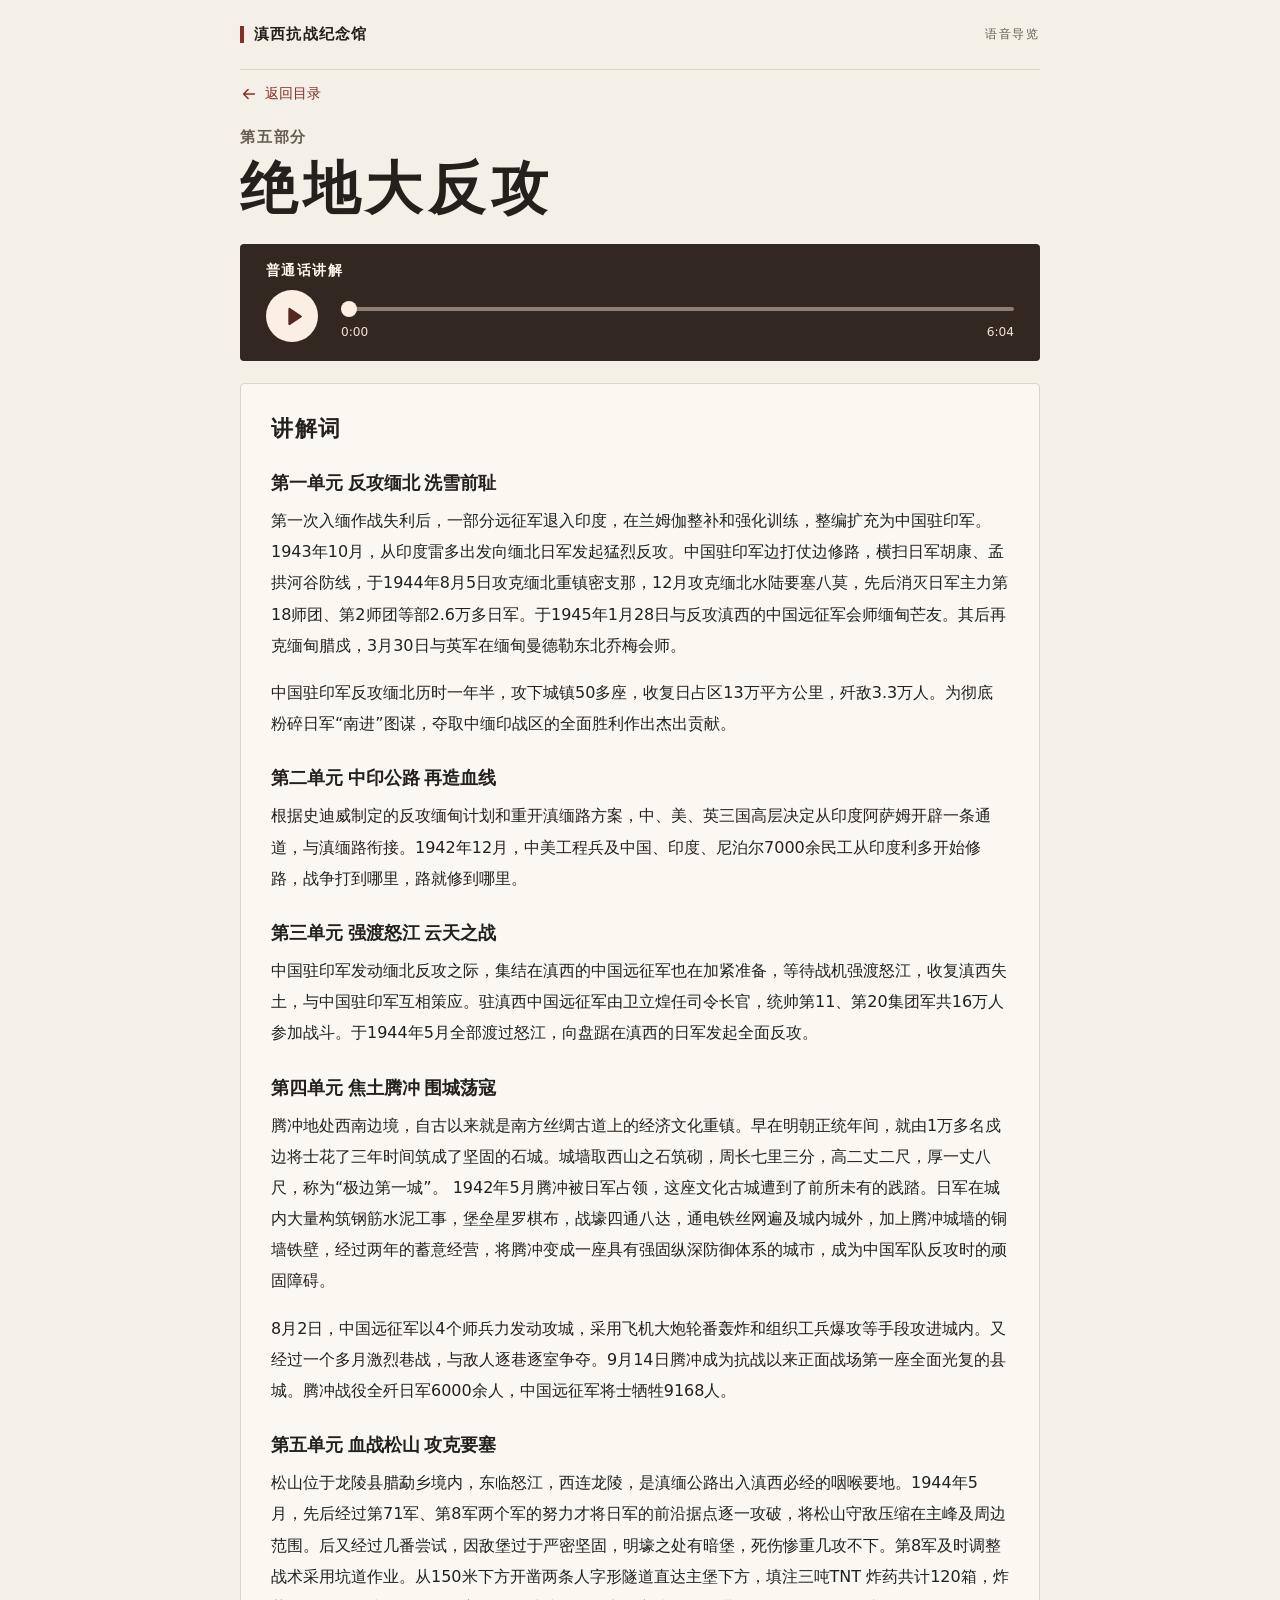
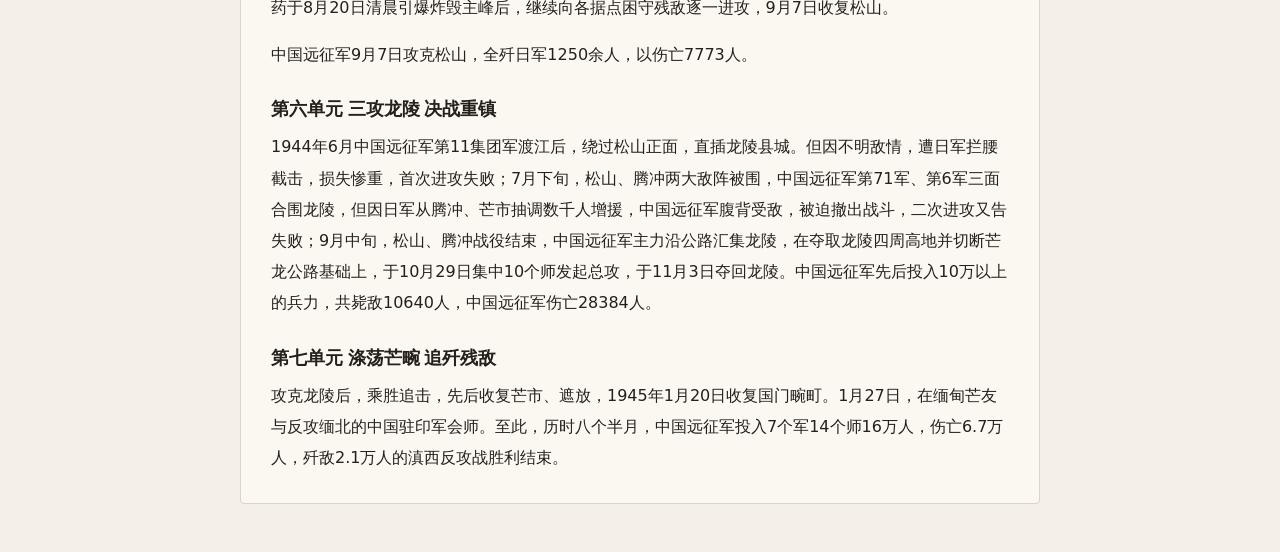
==== part-5.html @ 1665e1fa "Add files via upload" ====
<!doctype html>
<html lang="zh-CN">
<head>
  <meta charset="utf-8">
  <meta name="viewport" content="width=device-width, initial-scale=1">
  <meta name="theme-color" content="#f4f0e8">
  <meta name="description" content="滇西抗战纪念馆第五部分 绝地大反攻的普通话语音讲解与简体中文讲解词。">
  <title>第五部分 绝地大反攻 · 滇西抗战纪念馆语音导览</title>
  <link rel="stylesheet" href="./styles.css">
  <script src="./player.js" defer></script>
</head>
<body>
  <div class="site-shell">
    <header class="masthead">
      <span class="museum-name">滇西抗战纪念馆</span>
      <span class="guide-label">语音导览</span>
    </header>
    <main class="chapter-main">
      <a class="back-link" href="./index.html">
        <svg viewBox="0 0 20 20" width="18" height="18" fill="none" stroke="currentColor" stroke-width="1.6" stroke-linecap="round" stroke-linejoin="round" aria-hidden="true"><path d="M16 10H4m5-5-5 5 5 5"/></svg>
        返回目录
      </a>
      <h1><span class="chapter-prefix">第五部分</span> 绝地大反攻</h1>
      <section class="player-card" aria-labelledby="audio-heading">
        <h2 id="audio-heading">普通话讲解</h2>
        <audio id="narration" controls preload="metadata" src="./assets/part-5.mp3" aria-label="第五部分 绝地大反攻普通话讲解">
          <a href="./assets/part-5.mp3">下载第五部分 绝地大反攻讲解 MP3</a>
        </audio>
        <div class="player-controls" id="player-controls" hidden>
          <button class="play-toggle" id="play-toggle" type="button" aria-label="播放讲解" data-state="paused">
            <svg class="play-icon" viewBox="0 0 24 24" width="25" height="25" fill="currentColor" aria-hidden="true"><path d="M8 4.7a1 1 0 0 1 1.6-.8l11 7.3a1 1 0 0 1 0 1.6l-11 7.3A1 1 0 0 1 8 19.3Z"/></svg>
            <svg class="pause-icon" viewBox="0 0 24 24" width="25" height="25" fill="currentColor" aria-hidden="true"><rect x="6" y="4.5" width="4" height="15" rx="1"/><rect x="14" y="4.5" width="4" height="15" rx="1"/></svg>
          </button>
          <div class="player-track">
            <input class="seek" id="seek" type="range" aria-label="播放进度" min="0" max="1" value="0" step="0.1" disabled>
            <div class="player-times" aria-hidden="true"><span id="elapsed">0:00</span><span id="duration">—</span></div>
          </div>
        </div>
        <p id="player-error" class="player-error" role="status" hidden>播放遇到问题，请重试或<a href="./assets/part-5.mp3">打开 MP3</a>。</p>
      </section>
      <section class="transcript" aria-labelledby="transcript-heading">
        <h2 id="transcript-heading">讲解词</h2>
        <h3>第一单元 反攻缅北 洗雪前耻</h3>
        <p>第一次入缅作战失利后，一部分远征军退入印度，在兰姆伽整补和强化训练，整编扩充为中国驻印军。1943年10月，从印度雷多出发向缅北日军发起猛烈反攻。中国驻印军边打仗边修路，横扫日军胡康、孟拱河谷防线，于1944年8月5日攻克缅北重镇密支那，12月攻克缅北水陆要塞八莫，先后消灭日军主力第18师团、第2师团等部2.6万多日军。于1945年1月28日与反攻滇西的中国远征军会师缅甸芒友。其后再克缅甸腊戍，3月30日与英军在缅甸曼德勒东北乔梅会师。</p>
        <p>中国驻印军反攻缅北历时一年半，攻下城镇50多座，收复日占区13万平方公里，歼敌3.3万人。为彻底粉碎日军“南进”图谋，夺取中缅印战区的全面胜利作出杰出贡献。</p>
        <h3>第二单元 中印公路 再造血线</h3>
        <p>根据史迪威制定的反攻缅甸计划和重开滇缅路方案，中、美、英三国高层决定从印度阿萨姆开辟一条通道，与滇缅路衔接。1942年12月，中美工程兵及中国、印度、尼泊尔7000余民工从印度利多开始修路，战争打到哪里，路就修到哪里。</p>
        <h3>第三单元 强渡怒江 云天之战</h3>
        <p>中国驻印军发动缅北反攻之际，集结在滇西的中国远征军也在加紧准备，等待战机强渡怒江，收复滇西失土，与中国驻印军互相策应。驻滇西中国远征军由卫立煌任司令长官，统帅第11、第20集团军共16万人参加战斗。于1944年5月全部渡过怒江，向盘踞在滇西的日军发起全面反攻。</p>
        <h3>第四单元 焦土腾冲 围城荡寇</h3>
        <p>腾冲地处西南边境，自古以来就是南方丝绸古道上的经济文化重镇。早在明朝正统年间，就由1万多名戍边将士花了三年时间筑成了坚固的石城。城墙取西山之石筑砌，周长七里三分，高二丈二尺，厚一丈八尺，称为“极边第一城”。 1942年5月腾冲被日军占领，这座文化古城遭到了前所未有的践踏。日军在城内大量构筑钢筋水泥工事，堡垒星罗棋布，战壕四通八达，通电铁丝网遍及城内城外，加上腾冲城墙的铜墙铁壁，经过两年的蓄意经营，将腾冲变成一座具有强固纵深防御体系的城市，成为中国军队反攻时的顽固障碍。</p>
        <p>8月2日，中国远征军以4个师兵力发动攻城，采用飞机大炮轮番轰炸和组织工兵爆攻等手段攻进城内。又经过一个多月激烈巷战，与敌人逐巷逐室争夺。9月14日腾冲成为抗战以来正面战场第一座全面光复的县城。腾冲战役全歼日军6000余人，中国远征军将士牺牲9168人。</p>
        <h3>第五单元 血战松山 攻克要塞</h3>
        <p>松山位于龙陵县腊勐乡境内，东临怒江，西连龙陵，是滇缅公路出入滇西必经的咽喉要地。1944年5月，先后经过第71军、第8军两个军的努力才将日军的前沿据点逐一攻破，将松山守敌压缩在主峰及周边范围。后又经过几番尝试，因敌堡过于严密坚固，明壕之处有暗堡，死伤惨重几攻不下。第8军及时调整战术采用坑道作业。从150米下方开凿两条人字形隧道直达主堡下方，填注三吨TNT 炸药共计120箱，炸药于8月20日清晨引爆炸毁主峰后，继续向各据点困守残敌逐一进攻，9月7日收复松山。</p>
        <p>中国远征军9月7日攻克松山，全歼日军1250余人，以伤亡7773人。</p>
        <h3>第六单元 三攻龙陵 决战重镇</h3>
        <p>1944年6月中国远征军第11集团军渡江后，绕过松山正面，直插龙陵县城。但因不明敌情，遭日军拦腰截击，损失惨重，首次进攻失败；7月下旬，松山、腾冲两大敌阵被围，中国远征军第71军、第6军三面合围龙陵，但因日军从腾冲、芒市抽调数千人增援，中国远征军腹背受敌，被迫撤出战斗，二次进攻又告失败；9月中旬，松山、腾冲战役结束，中国远征军主力沿公路汇集龙陵，在夺取龙陵四周高地并切断芒龙公路基础上，于10月29日集中10个师发起总攻，于11月3日夺回龙陵。中国远征军先后投入10万以上的兵力，共毙敌10640人，中国远征军伤亡28384人。</p>
        <h3>第七单元 涤荡芒畹 追歼残敌</h3>
        <p>攻克龙陵后，乘胜追击，先后收复芒市、遮放，1945年1月20日收复国门畹町。1月27日，在缅甸芒友与反攻缅北的中国驻印军会师。至此，历时八个半月，中国远征军投入7个军14个师16万人，伤亡6.7万人，歼敌2.1万人的滇西反攻战胜利结束。</p>
      </section>
    </main>
  </div>
</body>
</html>
---- styles.css ----
:root {
  color-scheme: light;
  --paper: #f4f0e8;
  --card: #fbf8f2;
  --ink: #25201c;
  --muted: #665c52;
  --accent: #842f27;
  --line: #dcd3c5;
  --serif: "Songti SC", "Noto Serif CJK SC", "Source Han Serif SC", STSong, SimSun, serif;
  --sans: system-ui, "PingFang SC", "Microsoft YaHei", sans-serif;
}

*, *::before, *::after { box-sizing: border-box; }
[hidden] { display: none !important; }
body { margin: 0; background: var(--paper); color: var(--ink); font-family: var(--sans); }
a { color: inherit; }
button, input { font: inherit; }
:focus-visible { outline: 2px solid var(--accent); outline-offset: 4px; }
.site-shell { width: min(100% - 48px, 800px); margin-inline: auto; padding-bottom: 48px; }
.masthead { min-height: 69px; display: flex; align-items: center; justify-content: space-between; gap: 12px; }
.museum-name { display: inline-flex; align-items: center; gap: 10px; font-size: .96rem; font-weight: 650; letter-spacing: .08em; }
.museum-name::before { content: ""; width: 4px; height: 17px; background: var(--accent); }
.guide-label { color: var(--muted); font-size: .78rem; letter-spacing: .14em; white-space: nowrap; }

.cover {
  min-height: clamp(285px, 49vw, 390px);
  isolation: isolate;
  position: relative;
  overflow: hidden;
  display: flex;
  align-items: end;
  color: #fff6e8;
  background: #372d25 url("./assets/dianxi-ridges.jpg") center 55% / cover no-repeat;
  border-radius: 4px;
}
.cover::before {
  content: "";
  position: absolute;
  inset: 0;
  z-index: -1;
  background: linear-gradient(180deg, #21191110 12%, #241b15a3 62%, #211912f2 100%);
}
.cover-content { padding: clamp(24px, 6.8vw, 55px); }
.cover-content::before { content: ""; display: block; width: 32px; height: 3px; margin-bottom: 21px; background: #d59478; }
.cover h1 { margin: 0; font-family: var(--serif); }
.cover-title { display: block; font-size: clamp(1.88rem, 7.4vw, 3.65rem); font-weight: 800; line-height: 1.28; letter-spacing: .035em; }
.cover-subtitle { display: block; margin-top: 12px; color: #f4e8d9; font-size: clamp(.85rem, 3.55vw, 1.36rem); line-height: 1.65; font-weight: 500; letter-spacing: .015em; }

.chapter-nav { margin-top: 34px; }
.chapter-nav h2, .transcript h2 { margin: 0; font: 750 1.35rem/1.4 var(--serif); letter-spacing: .08em; }
.chapter-list { margin: 15px 0 0; padding: 0; list-style: none; display: grid; gap: 8px; }
.chapter { min-height: 59px; display: flex; align-items: center; gap: 10px; padding: 12px 14px; }
.chapter-open { gap: 13px; min-height: 77px; color: var(--ink); background: var(--card); border: 1px solid var(--line); border-radius: 4px; text-decoration: none; }
.chapter-open:hover { border-color: var(--accent); }
.chapter-icon { width: 42px; height: 42px; flex: 0 0 auto; display: grid; place-items: center; border-radius: 50%; color: #fff6ee; background: var(--accent); }
.chapter-info { display: grid; gap: 2px; }
.chapter-info strong { font-size: 1.055rem; }
.chapter-info span { color: var(--muted); font-size: .8rem; }
.chapter-arrow { margin-inline: auto 3px; color: var(--accent); flex: 0 0 auto; }

.chapter-main { border-top: 1px solid var(--line); }
.back-link { display: inline-flex; align-items: center; min-height: 48px; gap: 7px; color: var(--accent); font-size: .875rem; text-decoration: none; }
.back-link:hover, .back-link:focus-visible { text-decoration: underline; text-underline-offset: 3px; }
.chapter-main > h1 { margin: 8px 0 23px; font: 800 clamp(2.4rem, 9vw, 3.55rem)/1.15 var(--serif); letter-spacing: .1em; }
.chapter-prefix { display: block; margin-bottom: 8px; color: var(--muted); font: 650 .95rem/1.45 var(--sans); letter-spacing: .12em; }
.player-card { background: #332722; color: #fff6ed; padding: 17px clamp(15px, 5vw, 26px) 18px; border-radius: 4px; }
.player-card h2 { margin: 0 0 9px; font: 650 .87rem/1.4 var(--sans); letter-spacing: .1em; }
.player-card audio { width: 100%; display: block; }
.player-controls { display: flex; gap: clamp(12px, 4vw, 23px); align-items: center; min-height: 53px; }
.play-toggle {
  appearance: none; display: grid; place-items: center; padding: 0; border: 0; flex: 0 0 auto;
  width: 52px; height: 52px; border-radius: 50%; color: #522820; background: #fbefe4; cursor: pointer;
}
.play-toggle:hover { background: #f5dbca; }
.play-toggle[data-state="paused"] .pause-icon, .play-toggle[data-state="playing"] .play-icon { display: none; }
.player-card :focus-visible { outline-color: #f3c6ac; }
.player-track { flex: 1; min-width: 0; }
.seek {
  --progress: 0%;
  appearance: none; width: 100%; display: block; height: 32px; margin: 0;
  cursor: pointer; background: transparent; border-radius: 6px;
}
.seek:disabled { cursor: default; }
.seek::-webkit-slider-runnable-track { height: 4px; background: linear-gradient(to right, #e2a48b var(--progress), #917d71 var(--progress)); border-radius: 4px; }
.seek::-moz-range-track { height: 4px; background: linear-gradient(to right, #e2a48b var(--progress), #917d71 var(--progress)); border-radius: 4px; }
.seek::-webkit-slider-thumb { appearance: none; width: 16px; height: 16px; margin-top: -6px; border-radius: 50%; background: #fbefe4; }
.seek::-moz-range-thumb { width: 16px; height: 16px; border: 0; border-radius: 50%; background: #fbefe4; }
.player-times { display: flex; justify-content: space-between; font-size: .76rem; color: #f0e3d9; font-variant-numeric: tabular-nums; }
.player-error { margin: 12px 0 0; font-size: .87rem; }
.transcript { margin-top: 22px; padding: clamp(18px, 5vw, 30px); border: 1px solid var(--line); border-radius: 4px; background: var(--card); }
.transcript h3 { margin: 25px 0 8px; font: 750 1.13rem/1.55 var(--serif); }
.transcript h3 + p { margin-top: 8px; }
.transcript p { margin: 16px 0 0; line-height: 1.95; overflow-wrap: anywhere; }
@media (max-width: 360px) {
  .site-shell { width: calc(100% - 32px); }
  .cover-content { padding-inline: 18px; }
}
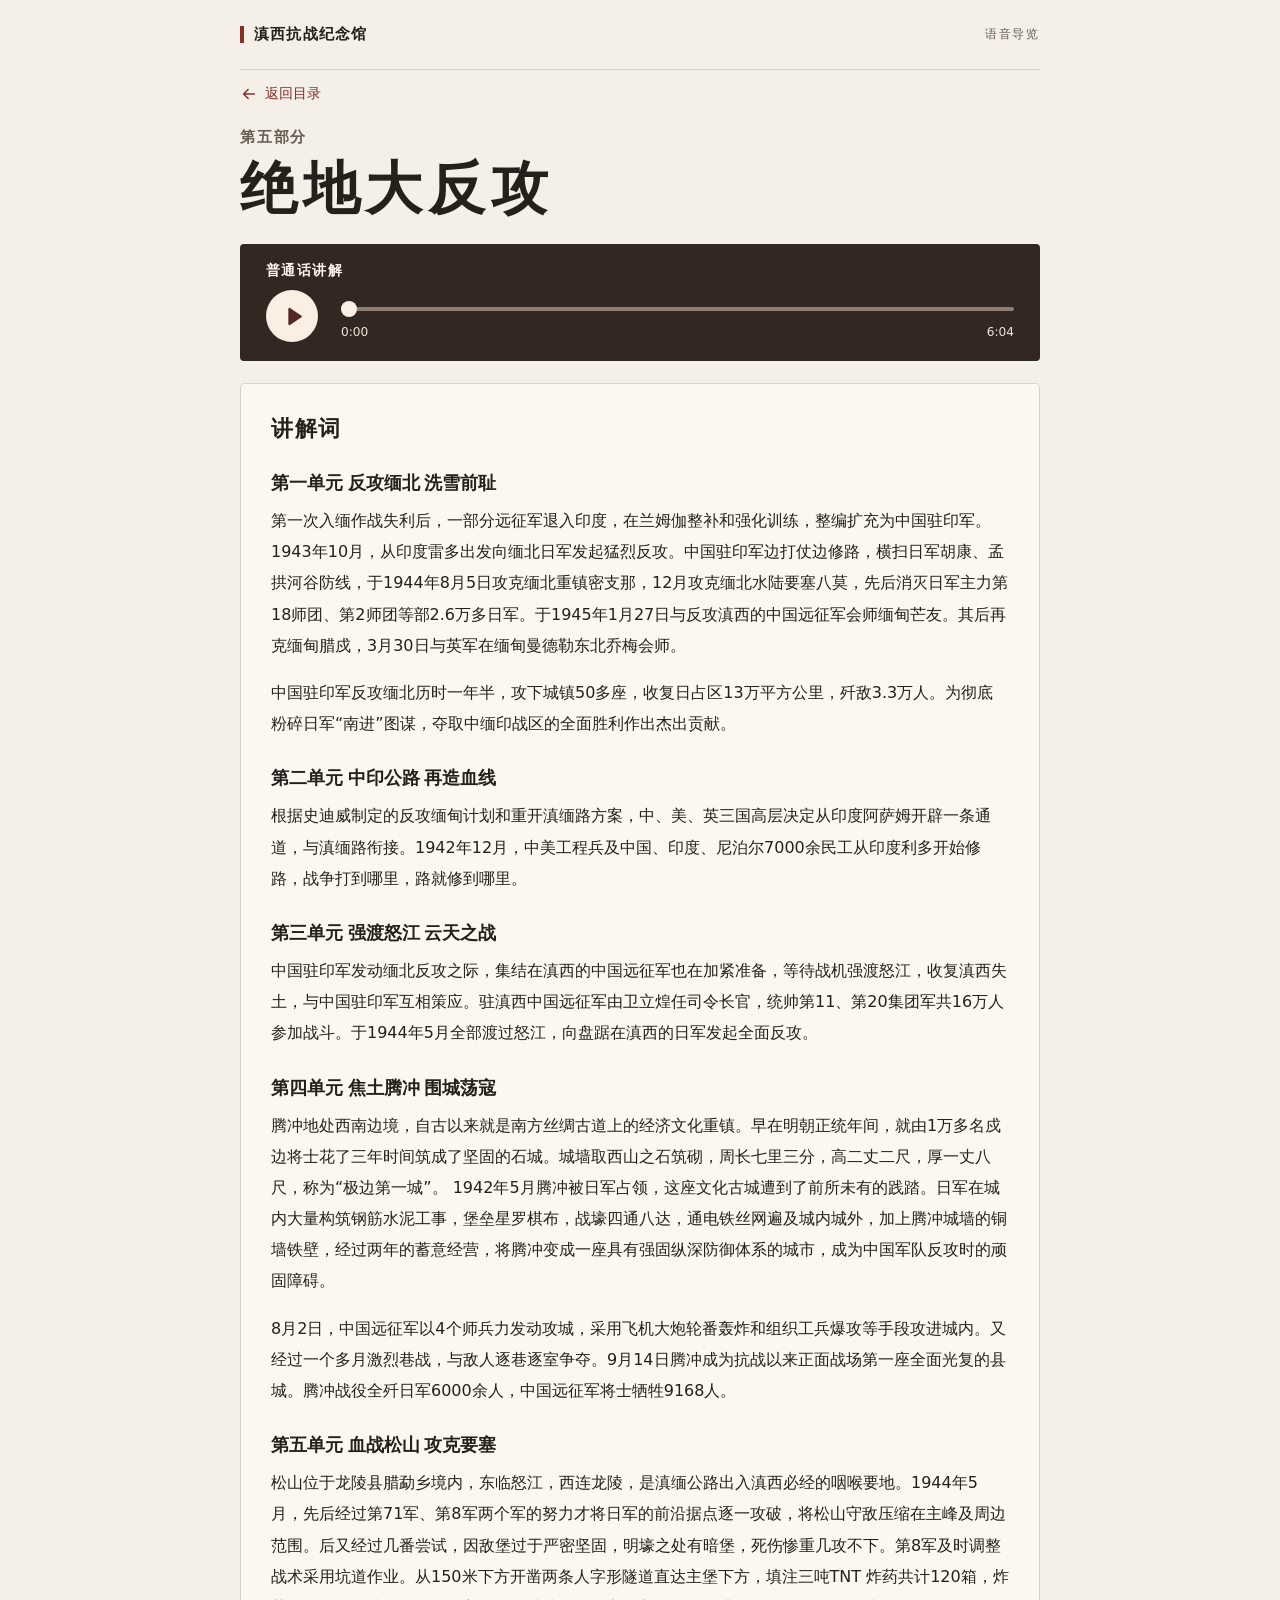
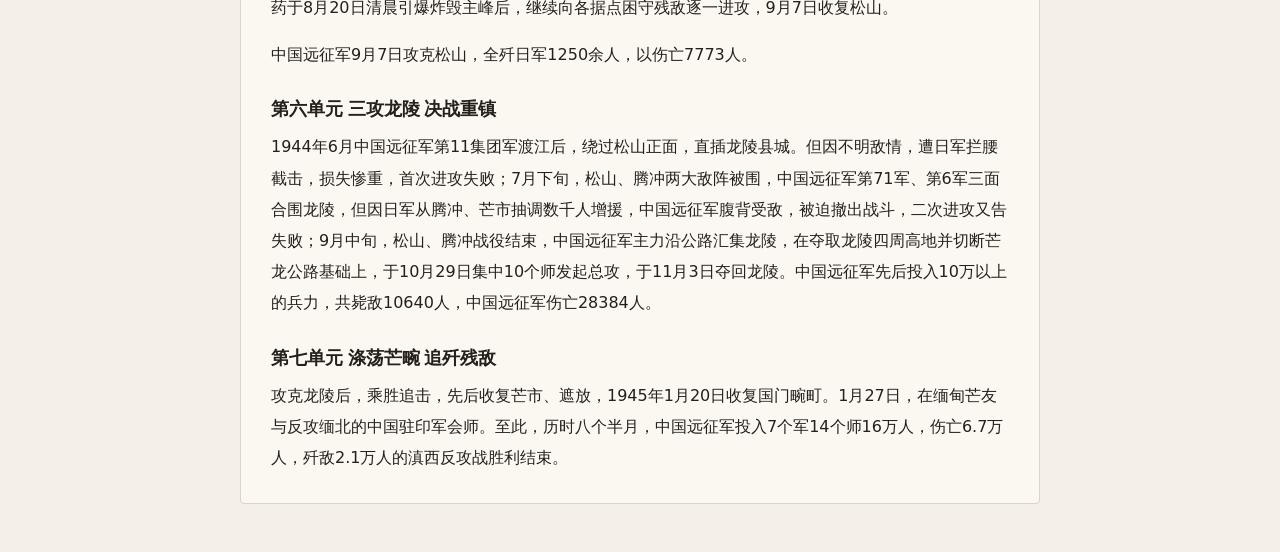
==== commit 6a3cf704: "Add files via upload" ====
--- a/part-5.html
+++ b/part-5.html
@@ -23,8 +23,8 @@
       <h1><span class="chapter-prefix">第五部分</span> 绝地大反攻</h1>
       <section class="player-card" aria-labelledby="audio-heading">
         <h2 id="audio-heading">普通话讲解</h2>
-        <audio id="narration" controls preload="metadata" src="./assets/part-5.mp3" aria-label="第五部分 绝地大反攻普通话讲解">
-          <a href="./assets/part-5.mp3">下载第五部分 绝地大反攻讲解 MP3</a>
+        <audio id="narration" controls preload="metadata" src="./assets/part-5.mp3?v=2" aria-label="第五部分 绝地大反攻普通话讲解">
+          <a href="./assets/part-5.mp3?v=2">下载第五部分 绝地大反攻讲解 MP3</a>
         </audio>
         <div class="player-controls" id="player-controls" hidden>
           <button class="play-toggle" id="play-toggle" type="button" aria-label="播放讲解" data-state="paused">
@@ -36,12 +36,12 @@
             <div class="player-times" aria-hidden="true"><span id="elapsed">0:00</span><span id="duration">—</span></div>
           </div>
         </div>
-        <p id="player-error" class="player-error" role="status" hidden>播放遇到问题，请重试或<a href="./assets/part-5.mp3">打开 MP3</a>。</p>
+        <p id="player-error" class="player-error" role="status" hidden>播放遇到问题，请重试或<a href="./assets/part-5.mp3?v=2">打开 MP3</a>。</p>
       </section>
       <section class="transcript" aria-labelledby="transcript-heading">
         <h2 id="transcript-heading">讲解词</h2>
         <h3>第一单元 反攻缅北 洗雪前耻</h3>
-        <p>第一次入缅作战失利后，一部分远征军退入印度，在兰姆伽整补和强化训练，整编扩充为中国驻印军。1943年10月，从印度雷多出发向缅北日军发起猛烈反攻。中国驻印军边打仗边修路，横扫日军胡康、孟拱河谷防线，于1944年8月5日攻克缅北重镇密支那，12月攻克缅北水陆要塞八莫，先后消灭日军主力第18师团、第2师团等部2.6万多日军。于1945年1月28日与反攻滇西的中国远征军会师缅甸芒友。其后再克缅甸腊戍，3月30日与英军在缅甸曼德勒东北乔梅会师。</p>
+        <p>第一次入缅作战失利后，一部分远征军退入印度，在兰姆伽整补和强化训练，整编扩充为中国驻印军。1943年10月，从印度雷多出发向缅北日军发起猛烈反攻。中国驻印军边打仗边修路，横扫日军胡康、孟拱河谷防线，于1944年8月5日攻克缅北重镇密支那，12月攻克缅北水陆要塞八莫，先后消灭日军主力第18师团、第2师团等部2.6万多日军。于1945年1月27日与反攻滇西的中国远征军会师缅甸芒友。其后再克缅甸腊戍，3月30日与英军在缅甸曼德勒东北乔梅会师。</p>
         <p>中国驻印军反攻缅北历时一年半，攻下城镇50多座，收复日占区13万平方公里，歼敌3.3万人。为彻底粉碎日军“南进”图谋，夺取中缅印战区的全面胜利作出杰出贡献。</p>
         <h3>第二单元 中印公路 再造血线</h3>
         <p>根据史迪威制定的反攻缅甸计划和重开滇缅路方案，中、美、英三国高层决定从印度阿萨姆开辟一条通道，与滇缅路衔接。1942年12月，中美工程兵及中国、印度、尼泊尔7000余民工从印度利多开始修路，战争打到哪里，路就修到哪里。</p>
